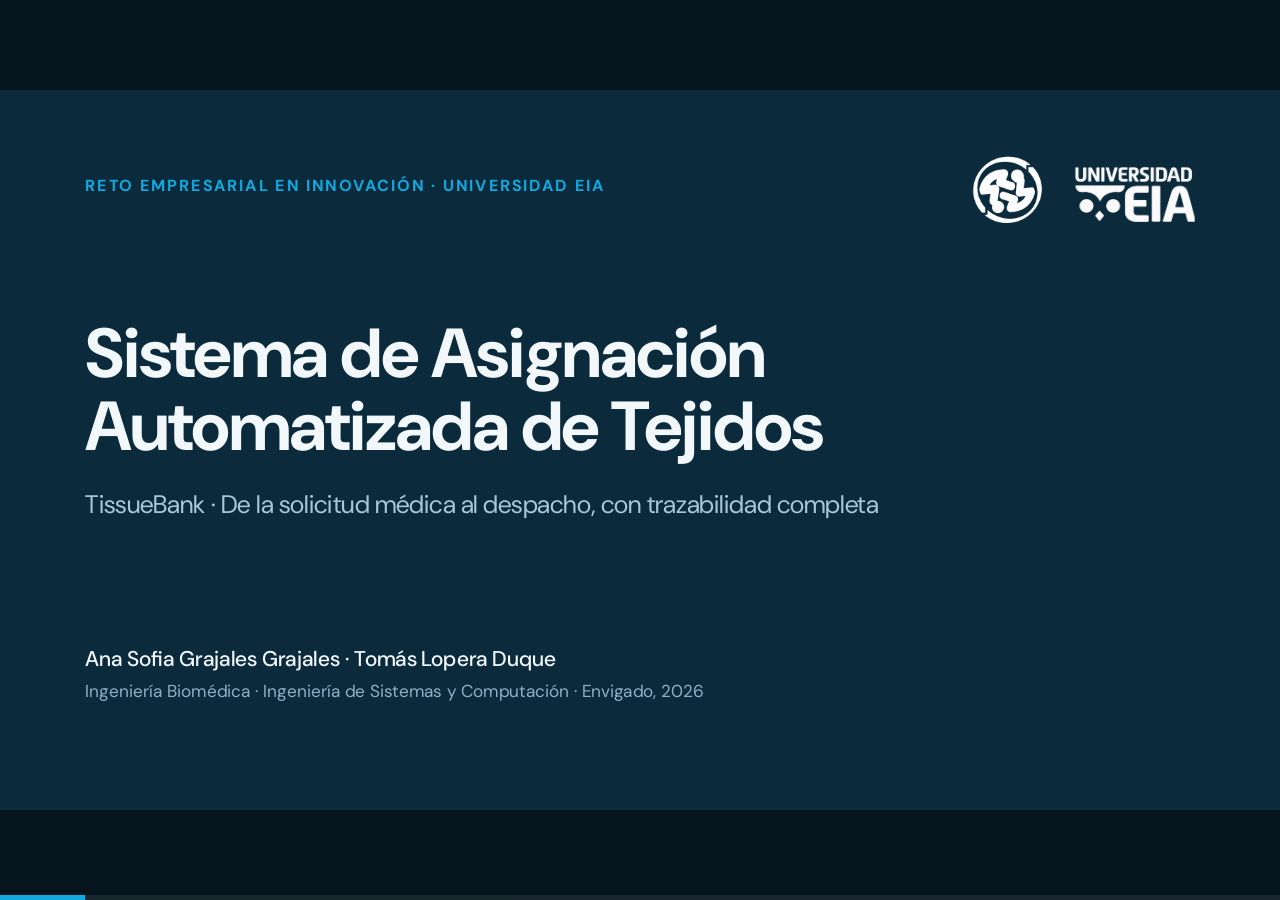
==== docs/Presentacion.html @ fd1a4927 "Presentacion" ====
<!doctype html>
<html lang="es">
<head>
<meta charset="utf-8">
<meta name="viewport" content="width=device-width, initial-scale=1">
<title>TissueBank SAAT — Presentación final</title>
<link rel="preconnect" href="https://fonts.googleapis.com">
<link rel="stylesheet" href="https://fonts.googleapis.com/css2?family=DM+Sans:wght@400;500;700&family=JetBrains+Mono:wght@400;600&display=swap">
<style>
:root{
  --dark:#0B2A3C; --dark2:#12394F; --cyan:#12A8E0; --blue:#0A6FA3; --blue-bg:#E3F3FB;
  --orange:#B34A0A; --orange-l:#F2A267; --orange-bg:#FBEBDD; --green:#1F7A4D; --green-bg:#E1F3E9;
  --bg:#F2F5F8; --card:#FBFCFD; --line:#D5DDE5; --text:#3C4A57; --muted:#5B6875; --ink:#0B2A3C;
}
*{box-sizing:border-box;margin:0;padding:0}
html,body{height:100%;background:#05141D;overflow:hidden;font-family:'DM Sans',Arial,sans-serif}
#stage{position:absolute;left:50%;top:50%;width:1920px;height:1080px;transform-origin:center center}
.slide{position:absolute;inset:0;display:none;flex-direction:column;gap:40px;padding:128px 128px 160px;background:var(--bg);color:var(--text);overflow:hidden}
.slide.active{display:flex;animation:fade .35s ease}
@keyframes fade{from{opacity:0}to{opacity:1}}
.slide.dark{background:var(--dark);color:#C9DCE8}
.foot{position:absolute;left:128px;right:128px;bottom:56px;display:flex;justify-content:space-between;font-size:22px;color:var(--muted)}
.dark .foot{color:#8FB0C4}

.head{display:flex;flex-direction:column;gap:14px}
.eyebrow{font-size:24px;font-weight:700;letter-spacing:3px;text-transform:uppercase;color:var(--blue)}
.dark .eyebrow{color:var(--cyan)}
h1{font-size:104px;line-height:1.05;font-weight:700;letter-spacing:-2px;color:#F2F7FA}
h2{font-size:64px;line-height:1.1;font-weight:700;letter-spacing:-1px;color:var(--ink)}
.dark h2{color:#F2F7FA}
h3{font-size:36px;line-height:1.2;font-weight:700;color:var(--ink)}
.dark h3{color:#F2F7FA}
p{font-size:30px;line-height:1.4}
.card{background:var(--card);border:1px solid var(--line);border-radius:20px;padding:36px}
.dark .card{background:var(--dark2);border-color:#245573}
.mono{font-family:'JetBrains Mono',monospace}
a{color:inherit;text-decoration:underline;text-underline-offset:6px;text-decoration-thickness:2px}
a:hover{opacity:.8}
.chip{display:inline-block;font-family:'JetBrains Mono',monospace;font-size:24px;background:var(--blue-bg);color:#0A4C73;border-radius:10px;padding:6px 14px}
.pill{display:inline-block;font-size:24px;font-weight:700;border-radius:999px;padding:6px 20px;background:var(--blue);color:#F2F7FA}
.row{display:flex;gap:24px}
.col{display:flex;flex-direction:column}

/* slide 1 */
.cover{justify-content:space-between}
.logos{position:absolute;right:128px;top:96px;display:flex;align-items:center;gap:44px}
.logos img{display:block;object-fit:contain}
.logos .tb{height:112px;width:auto}
.logos .eia{height:92px;width:auto}

/* slide 2 */
.chain .card{flex:1;display:flex;flex-direction:column;gap:14px}
.chain .arrow{align-self:center;font-size:56px;color:var(--cyan);font-weight:700}
.chain .num{font-family:'JetBrains Mono',monospace;font-size:24px;color:var(--blue);font-weight:600}
.chain p{font-size:28px}
.alert{border-left:8px solid var(--orange);padding:6px 0 6px 28px;font-size:34px;line-height:1.35;color:var(--ink)}

/* slide 3 */
.gaps{display:flex;flex-direction:column;gap:18px}
.gap-row{display:flex;align-items:center;gap:28px;background:var(--card);border:1px solid var(--line);border-radius:18px;padding:20px 32px}
.gap-row .n{flex:none;width:60px;height:60px;border-radius:50%;background:var(--blue);color:#F2F7FA;font-size:32px;font-weight:700;display:flex;align-items:center;justify-content:center}
.gap-row h3{flex:none;width:640px;font-size:34px}
.gap-row p{font-size:28px}

/* slide 4 */
.pillars{display:flex;gap:28px}
.pillars .card{flex:1;display:flex;flex-direction:column;gap:18px}
.pillars p{font-size:30px;color:#C9DCE8}

/* slide 5 */
.alt{display:grid;grid-template-columns:440px 1fr 1fr;gap:0}
.alt>div{padding:22px 28px;border-bottom:1px solid var(--line);font-size:28px;line-height:1.35;display:flex;align-items:center}
.alt .th{font-size:24px;font-weight:700;letter-spacing:2px;text-transform:uppercase;color:var(--muted);padding-bottom:12px}
.alt .name{font-weight:700;color:var(--ink);font-size:32px;gap:16px;flex-wrap:wrap}
.alt .win{background:var(--blue-bg);border-bottom-color:#9ACBE4}

/* slide 6 diagram */
.diagram{position:relative;width:1664px;height:600px}
.diagram svg{position:absolute;inset:0;width:1664px;height:600px}
.node{position:absolute;border-radius:18px;padding:16px 18px;display:flex;flex-direction:column;justify-content:center;align-items:center;gap:6px;text-align:center;border:2px solid var(--line);background:var(--card)}
.node b{font-size:32px;color:var(--ink);line-height:1.15}
.node span{font-size:24px;color:var(--muted);line-height:1.25}
.node.front{background:var(--blue-bg);border-color:var(--blue)}
.node.api{background:var(--orange-bg);border-color:var(--orange)}
.node.db{background:var(--green-bg);border-color:var(--green)}
.node.mail{background:var(--dark);border-color:var(--dark)}
.node.mail b{color:#F2F7FA}.node.mail span{color:#A9C6D8}
.lam{position:absolute;left:870px;top:0;width:460px;height:600px;border-radius:18px;background:var(--orange-bg);border:2px solid var(--orange);padding:22px 24px;display:flex;flex-direction:column;gap:12px}
.lam .t{font-size:32px;font-weight:700;color:var(--ink)}
.lam .s{font-size:24px;color:var(--muted)}
.lam .g{display:flex;flex-direction:column;gap:2px}
.lam .gl{font-size:22px;font-weight:700;letter-spacing:1px;text-transform:uppercase;color:var(--orange)}
.lam .m{font-family:'JetBrains Mono',monospace;font-size:22px;line-height:1.4;color:var(--ink)}
.lam .layer{margin-top:auto;border-top:2px dashed var(--orange);padding-top:12px;font-size:22px;color:var(--ink);line-height:1.35}
.lbl{position:absolute;font-size:24px;font-weight:700;color:var(--muted);text-align:center;width:100px}

/* slide 7 */
.cmp{display:grid;grid-template-columns:400px 1fr 1fr}
.cmp>div{padding:17px 26px;border-bottom:1px solid var(--line);font-size:28px;line-height:1.3;display:flex;align-items:center;color:var(--text)}
.cmp .th{font-size:24px;font-weight:700;letter-spacing:2px;text-transform:uppercase;padding-bottom:12px;border-bottom:3px solid var(--ink)}
.cmp .th.a{color:var(--blue)}.cmp .th.b{color:var(--orange)}
.cmp .k{font-weight:700;color:var(--ink)}
.cmp .a{background:var(--blue-bg)}.cmp .b{background:var(--orange-bg)}
.cmp .th.a,.cmp .th.b{background:none}

/* slide 8 */
.flow{display:grid;grid-template-columns:70px 1fr 220px 430px}
.flow>div{padding:11px 20px;border-bottom:1px solid var(--line);font-size:28px;line-height:1.3;display:flex;align-items:center}
.flow .th{font-size:24px;font-weight:700;letter-spacing:2px;text-transform:uppercase;color:var(--muted);border-bottom:3px solid var(--ink)}
.flow .n{font-weight:700;color:var(--blue);font-size:32px}
.flow .who{font-weight:700;color:var(--ink)}
.flow .st{font-family:'JetBrains Mono',monospace;font-size:24px;color:#0A4C73}
.note{font-size:24px;color:var(--muted)}

/* slide 9 */
.match{display:flex;gap:28px}
.match .card{flex:1;display:flex;flex-direction:column;gap:22px}
.match ul{list-style:none;display:flex;flex-direction:column;gap:20px}
.match li{font-size:29px;line-height:1.35;padding-left:34px;position:relative}
.match li::before{content:"";position:absolute;left:0;top:13px;width:16px;height:16px;border-radius:4px;background:var(--cyan)}
.bar{display:flex;align-items:center;gap:18px}
.bar .l{width:310px;font-size:28px;color:var(--ink);font-weight:500}
.bar .tr{flex:1;height:34px;border-radius:8px;background:#E3EAF0}
.bar .fl{height:34px;border-radius:8px;background:var(--blue)}
.bar .v{width:80px;text-align:right;font-size:30px;font-weight:700;color:var(--ink)}
.stats{display:flex;gap:20px}
.stat{flex:1;background:var(--dark);border-radius:16px;padding:18px 26px;display:flex;align-items:center;gap:20px}
.stat b{font-size:48px;color:var(--cyan);line-height:1}
.stat span{font-size:26px;color:#C9DCE8;line-height:1.25}

/* slide 10 */
.code{align-self:flex-start;font-family:'JetBrains Mono',monospace;font-size:84px;font-weight:600;color:#F2F7FA;background:var(--dark);border-radius:20px;padding:14px 44px;letter-spacing:2px}
.trace{display:flex;gap:18px;align-items:stretch}
.trace .card{flex:1;display:flex;flex-direction:column;gap:14px;padding:28px}
.trace .card.sm{flex:.8}
.trace .arrow{align-self:center;font-size:48px;color:var(--cyan);font-weight:700}
.trace .chips{display:flex;flex-direction:column;gap:10px;align-items:flex-start}

/* slide 11 */
.demo{display:flex;gap:64px;align-items:center;flex:1}
.demo .l{flex:1;display:flex;flex-direction:column;gap:24px}
.demo ol{flex:1;list-style:none;display:flex;flex-direction:column;gap:14px;counter-reset:s}
.demo li{counter-increment:s;display:flex;align-items:center;gap:22px;font-size:30px;background:var(--dark2);border:1px solid #245573;border-radius:14px;padding:14px 24px;color:#E6F0F6}
.demo li::before{content:counter(s);flex:none;width:44px;height:44px;border-radius:50%;background:var(--cyan);color:var(--dark);font-weight:700;display:flex;align-items:center;justify-content:center;font-size:26px}

/* slide 12 */
.big{display:flex;gap:24px}
.big .card{flex:1;display:flex;flex-direction:column;gap:14px;padding:40px 32px}
.big .v{font-size:132px;font-weight:700;line-height:1;color:var(--blue);letter-spacing:-3px}
.big .v small{font-size:60px;letter-spacing:0}
.big p{font-size:28px}

/* slide 13 */
.price{display:flex;gap:28px}
.price .poc{width:520px;background:var(--dark);border-radius:20px;padding:44px;display:flex;flex-direction:column;gap:14px;justify-content:center}
.price .poc .v{font-size:130px;font-weight:700;color:var(--cyan);line-height:1;letter-spacing:-3px}
.price .poc p{color:#C9DCE8;font-size:28px}
.price .prod{flex:1}
.ptable{display:grid;grid-template-columns:1fr 200px 1fr;margin-top:6px}
.ptable>div{padding:15px 18px;border-bottom:1px solid var(--line);font-size:28px;display:flex;align-items:center}
.ptable .th{font-size:22px;font-weight:700;letter-spacing:2px;text-transform:uppercase;color:var(--muted)}
.ptable .c{font-weight:700;color:var(--ink)}
.ptable .tot{background:var(--blue-bg);font-weight:700;color:var(--ink);border-bottom:none;font-size:32px}

/* slide 14 */
.road{display:flex;flex-direction:column;gap:16px}
.road .it{display:flex;align-items:center;gap:28px;background:var(--card);border:1px solid var(--line);border-radius:18px;padding:20px 32px}
.road .n{flex:none;width:56px;height:56px;border-radius:14px;background:var(--dark);color:var(--cyan);font-weight:700;font-size:30px;display:flex;align-items:center;justify-content:center}
.road h3{flex:none;width:560px;font-size:32px}
.road p{font-size:27px}

/* slide 15 */
.end{justify-content:space-between}

#hud{position:fixed;left:0;right:0;bottom:0;height:5px;background:rgba(255,255,255,.08)}
#bar{height:100%;width:0;background:var(--cyan);transition:width .3s}

@media print{
  @page{size:1920px 1080px;margin:0}
  html,body{height:auto;overflow:visible;background:none}
  #stage{position:static;transform:none!important;width:1920px;height:auto}
  .slide{display:flex!important;position:relative;width:1920px;height:1080px;page-break-after:always;animation:none}
  #hud{display:none}
}
</style>
</head>
<body>
<div id="stage">

<!-- 1. Portada -->
<section class="slide dark cover" data-nofoot>
  <div class="logos"><img class="tb" src="../assets/logo-tissuebank-blanco.png" alt="TissueBank"><img class="eia" src="../assets/logo-eia-blanco.png" alt="Universidad EIA"></div>
  <div class="head">
    <div class="eyebrow">Reto Empresarial en Innovación · Universidad EIA</div>
  </div>
  <div class="col" style="gap:36px;width:1280px">
    <h1>Sistema de Asignación Automatizada de Tejidos</h1>
    <p style="font-size:38px;color:#A9C6D8">TissueBank · De la solicitud médica al despacho, con trazabilidad completa</p>
  </div>
  <div class="col" style="gap:8px">
    <p style="font-size:32px;color:#F2F7FA;font-weight:500">Ana Sofia Grajales Grajales · Tomás Lopera Duque</p>
    <p style="font-size:26px;color:#8FB0C4">Ingeniería Biomédica · Ingeniería de Sistemas y Computación · Envigado, 2026</p>
  </div>
</section>

<!-- 2. El problema -->
<section class="slide">
  <div class="head">
    <div class="eyebrow">El problema</div>
    <h2>Hoy cada tejido pasa por papel, Excel, un cuaderno y WhatsApp</h2>
  </div>
  <div class="row chain" style="margin-top:8px">
    <div class="card"><span class="num">01</span><h3>Formulario en papel</h3><p>El médico envía la solicitud de tejido a mano.</p></div>
    <div class="arrow">→</div>
    <div class="card"><span class="num">02</span><h3>Excel</h3><p>El equipo de la empresa captura la información.</p></div>
    <div class="arrow">→</div>
    <div class="card"><span class="num">03</span><h3>Cuaderno físico</h3><p>Edison anota cada implante: código de donante, tipo, medidas en mm y estado.</p></div>
    <div class="arrow">→</div>
    <div class="card"><span class="num">04</span><h3>WhatsApp</h3><p>Los matches se comunican por chat al médico.</p></div>
  </div>
  <div class="alert" style="margin-top:auto">El reto: ¿cómo digitalizar y automatizar el matching entre tejidos donados y pacientes, reduciendo errores y mejorando trazabilidad, prioridad clínica y tiempos?</div>
</section>

<!-- 3. Brechas -->
<section class="slide">
  <div class="head">
    <div class="eyebrow">Brechas identificadas</div>
    <h2>Cinco brechas críticas en el proceso actual</h2>
  </div>
  <div class="gaps">
    <div class="gap-row"><div class="n">1</div><h3>Sin prioridad clínica</h3><p>Ningún criterio define qué paciente se atiende primero.</p></div>
    <div class="gap-row"><div class="n">2</div><h3>Sin control de vencimiento</h3><p>La vida útil del tejido va de días a semanas y nadie la vigila.</p></div>
    <div class="gap-row"><div class="n">3</div><h3>Sin trazabilidad</h3><p>No queda registro de quién decidió qué, ni cuándo.</p></div>
    <div class="gap-row"><div class="n">4</div><h3>Comparación manual</h3><p>Sin tolerancias documentadas entre lo pedido y lo disponible.</p></div>
    <div class="gap-row"><div class="n">5</div><h3>Inventario en papel</h3><p>El cuaderno no tiene respaldo digital.</p></div>
  </div>
</section>

<!-- 4. Solución -->
<section class="slide dark">
  <div class="head">
    <div class="eyebrow">La solución</div>
    <h2 style="max-width:1500px">Un flujo digital de la solicitud al despacho, con trazabilidad completa</h2>
  </div>
  <div class="pillars" style="margin-top:24px">
    <div class="card"><h3>Matching automático</h3><p>El motor compara cada solicitud con los implantes disponibles y propone hasta tres candidatos con un score de compatibilidad.</p></div>
    <div class="card"><h3>Trazabilidad</h3><p>Un código de orden único por solicitud acompaña el match, la asignación y el despacho.</p></div>
    <div class="card"><h3>Comunicación formal</h3><p>Correo electrónico y portal web reemplazan al WhatsApp como canal con el médico.</p></div>
  </div>
</section>

<!-- 5. Alternativas -->
<section class="slide">
  <div class="head">
    <div class="eyebrow">Alternativas evaluadas</div>
    <h2>Tres caminos, uno elegido</h2>
  </div>
  <div class="alt">
    <div class="th">Alternativa</div><div class="th">Qué ofrece</div><div class="th">Limitación o motivo</div>
    <div class="name">React + FastAPI</div>
    <div>La arquitectura más profesional y escalable, con PostgreSQL, Celery y Redis.</div>
    <div>Dos lenguajes y ecosistemas: demasiado tiempo para una prueba de concepto.</div>
    <div class="name">Streamlit</div>
    <div>Todo en Python, despliegue gratuito, la opción más rápida y barata.</div>
    <div>Poca separación de capas y una experiencia de usuario limitada.</div>
    <div class="name win">Serverless en AWS + Supabase <span class="pill">Elegida</span></div>
    <div class="win">Lambda, API Gateway y PostgreSQL gestionado; se paga solo por uso.</div>
    <div class="win">Equilibrio entre alcance, costo, velocidad y camino a producción.</div>
  </div>
</section>

<!-- 6. Arquitectura -->
<section class="slide">
  <div class="head">
    <div class="eyebrow">Cómo está construido</div>
    <h2>Arquitectura del MVP</h2>
  </div>
  <div class="diagram">
    <svg viewBox="0 0 1664 600" fill="none" stroke="#3C4A57" stroke-width="3">
      <defs><marker id="ah" viewBox="0 0 10 10" refX="8" refY="5" markerWidth="8" markerHeight="8" orient="auto-start-reverse"><path d="M0 0L10 5L0 10z" fill="#3C4A57" stroke="none"/></marker></defs>
      <path d="M150 195 L250 270" marker-end="url(#ah)"/>
      <path d="M150 405 L250 330" marker-end="url(#ah)"/>
      <path d="M460 300 L560 300" marker-end="url(#ah)"/>
      <path d="M770 300 L870 300" marker-end="url(#ah)"/>
      <path d="M1330 155 L1440 155" marker-end="url(#ah)"/>
      <path d="M1330 445 L1440 445" marker-end="url(#ah)"/>
    </svg>
    <div class="node" style="left:0;top:150px;width:150px;height:90px"><b>Doctor</b></div>
    <div class="node" style="left:0;top:360px;width:150px;height:90px"><b>Admin</b></div>
    <div class="node front" style="left:250px;top:225px;width:210px;height:150px"><b>Netlify</b><span>Frontend HTML · CSS · JS</span></div>
    <div class="node api" style="left:560px;top:225px;width:210px;height:150px"><b>API Gateway</b><span>HTTP API · CORS</span></div>
    <div class="lbl" style="left:460px;top:258px">JWT</div>
    <div class="lam">
      <div><div class="t">AWS Lambda</div><div class="s">14 funciones · Python 3.12</div></div>
      <div class="g"><div class="gl">Acceso</div><div class="m">auth_login · doctor</div></div>
      <div class="g"><div class="gl">Datos maestros</div><div class="m">patient · ips · donor ·<br>implant · tissue_type</div></div>
      <div class="g"><div class="gl">Pipeline</div><div class="m">request · request_status ·<br>match · match_engine ·<br>assignment · dispatch</div></div>
      <div class="g"><div class="gl">Notificación</div><div class="m">notify</div></div>
      <div class="layer">Layer compartido:<br><span class="mono">db.py · auth.py · response.py</span></div>
    </div>
    <div class="node db" style="left:1440px;top:40px;width:224px;height:230px"><b>Supabase</b><span>PostgreSQL<br>11 tablas<br>psycopg2</span></div>
    <div class="node mail" style="left:1440px;top:330px;width:224px;height:230px"><b>Resend</b><span>Correo real<br>al doctor</span></div>
    <div class="lbl" style="left:1330px;top:112px;width:110px">SQL</div>
    <div class="lbl" style="left:1330px;top:402px;width:110px">HTTPS</div>
  </div>
</section>

<!-- 7. Objetivo vs MVP -->
<section class="slide">
  <div class="head">
    <div class="eyebrow">Del MVP al despliegue objetivo</div>
    <h2>Lo que corre hoy y hacia dónde vamos</h2>
  </div>
  <div class="cmp">
    <div class="th" style="border-bottom:3px solid var(--ink)">Componente</div><div class="th a">MVP (hoy)</div><div class="th b">Objetivo (producción)</div>
    <div class="k">Frontend</div><div class="a">Netlify</div><div class="b">Amazon S3 + CloudFront</div>
    <div class="k">Ejecución del matching</div><div class="a">Botón del administrador</div><div class="b">EventBridge cada 15 minutos</div>
    <div class="k">Notificaciones</div><div class="a">Resend (correo real)</div><div class="b">Amazon SES</div>
    <div class="k">Fotos de implantes</div><div class="a">Campo de URL; subida pendiente</div><div class="b">Amazon S3 con URLs firmadas</div>
    <div class="k">Base de datos</div><div class="a">Supabase (PostgreSQL)</div><div class="b">Supabase o Amazon RDS, por decidir</div>
    <div class="k">Prioridad clínica</div><div class="a">No implementada</div><div class="b">Automática según el tipo de caso</div>
  </div>
</section>

<!-- 8. Proceso -->
<section class="slide">
  <div class="head">
    <div class="eyebrow">El proceso</div>
    <h2>Siete pasos de la solicitud a la entrega</h2>
  </div>
  <div class="flow">
    <div class="th">#</div><div class="th">Paso</div><div class="th">Actor</div><div class="th">Estado en el sistema</div>
    <div class="n">1</div><div>El doctor crea la solicitud y se genera el código SOL-AAAA-NNN</div><div class="who">Doctor</div><div class="st">—</div>
    <div class="n">2</div><div>Edison registra donante e implantes con medidas y foto</div><div class="who">Edison</div><div class="st">—</div>
    <div class="n">3</div><div>El motor de matching propone hasta 3 candidatos</div><div class="who">Sistema</div><div class="st">detectado</div>
    <div class="n">4</div><div>Edison revisa y notifica al doctor por correo</div><div class="who">Edison</div><div class="st">enviado</div>
    <div class="n">5</div><div>El doctor aprueba o rechaza el implante</div><div class="who">Doctor</div><div class="st">aprobado_doctor</div>
    <div class="n">6</div><div>Isabel aprueba la asignación y se crea el despacho</div><div class="who">Isabel</div><div class="st">aprobada</div>
    <div class="n">7</div><div>Se etiqueta, se despacha y se entrega</div><div class="who">Encargado</div><div class="st">etiquetado → entregado</div>
  </div>
  <div class="note" style="margin-top:-4px">En el MVP, Edison e Isabel operan bajo el rol Admin.</div>
</section>

<!-- 9. Motor de matching -->
<section class="slide">
  <div class="head">
    <div class="eyebrow">Motor de matching</div>
    <h2>Filtros obligatorios y un score de 0 a 100</h2>
  </div>
  <div class="match">
    <div class="card">
      <h3>Filtros</h3>
      <ul>
        <li>El tipo de tejido coincide, sin importar tildes ni mayúsculas.</li>
        <li>El implante no es más de 5 mm menor que lo pedido en alto, ancho y profundidad.</li>
        <li>El sexo del donante coincide, cuando la solicitud lo exige.</li>
        <li>El implante está disponible y no tiene un match activo para esa solicitud.</li>
      </ul>
    </div>
    <div class="card">
      <h3>Score ponderado</h3>
      <div class="col" style="gap:20px;margin-top:6px">
        <div class="bar"><div class="l">Alto</div><div class="tr"><div class="fl" style="width:83%"></div></div><div class="v">25%</div></div>
        <div class="bar"><div class="l">Ancho</div><div class="tr"><div class="fl" style="width:83%"></div></div><div class="v">25%</div></div>
        <div class="bar"><div class="l">Profundidad</div><div class="tr"><div class="fl" style="width:83%"></div></div><div class="v">25%</div></div>
        <div class="bar"><div class="l">Frescura del tejido</div><div class="tr"><div class="fl" style="width:50%"></div></div><div class="v">15%</div></div>
        <div class="bar"><div class="l">Coincidencia de sexo</div><div class="tr"><div class="fl" style="width:33%"></div></div><div class="v">10%</div></div>
      </div>
    </div>
  </div>
  <div class="stats" style="margin-top:auto">
    <div class="stat"><b>60</b><span>score mínimo<br>para generar el match</span></div>
    <div class="stat"><b>3</b><span>candidatos como máximo<br>por solicitud</span></div>
    <div class="stat"><b>−10</b><span>puntos por cada mm de<br>déficit en una dimensión</span></div>
  </div>
</section>

<!-- 10. Trazabilidad -->
<section class="slide">
  <div class="head">
    <div class="eyebrow">Trazabilidad</div>
    <h2>Un código de orden acompaña todo el proceso</h2>
  </div>
  <div class="code">SOL-2026-001</div>
  <div class="trace">
    <div class="card sm"><h3>Solicitud</h3><div class="chips"><span class="chip">creada</span></div></div>
    <div class="arrow">→</div>
    <div class="card"><h3>Match</h3><div class="chips"><span class="chip">detectado</span><span class="chip">enviado</span><span class="chip">aprobado_doctor</span><span class="chip">aprobado_admin</span></div></div>
    <div class="arrow">→</div>
    <div class="card sm"><h3>Asignación</h3><div class="chips"><span class="chip">pendiente</span><span class="chip">aprobada</span></div></div>
    <div class="arrow">→</div>
    <div class="card"><h3>Despacho</h3><div class="chips"><span class="chip">por_etiquetar</span><span class="chip">etiquetado</span><span class="chip">en_camino</span><span class="chip">entregado</span></div></div>
  </div>
  <p style="color:var(--ink);margin-top:auto">En cualquier momento se audita qué médico pidió el tejido, de qué donante viene, qué se decidió y cuándo se entregó.</p>
</section>

<!-- 11. Demo -->
<section class="slide dark">
  <div class="head">
    <div class="eyebrow">Demostración</div>
    <h2>El sistema funcionando</h2>
  </div>
  <div class="demo">
    <div class="l">
      <p style="font-size:36px;color:#E6F0F6">Un recorrido completo sobre infraestructura real: datos en Supabase y un correo verdadero enviado al doctor.</p>
      <p style="font-size:28px;color:#8FB0C4">Roles: Doctor y Admin.</p>
      <p class="mono" style="font-size:28px;color:var(--cyan)"><a href="https://amazing-kataifi-34822a.netlify.app/" target="_blank" rel="noopener">amazing-kataifi-34822a.netlify.app</a></p>
    </div>
    <ol>
      <li>El doctor crea una solicitud</li>
      <li>El admin registra donante e implante</li>
      <li>Se ejecuta el motor de matching</li>
      <li>Se notifica al doctor por correo</li>
      <li>El doctor aprueba el match</li>
      <li>Isabel aprueba la asignación</li>
      <li>Etiquetado, en camino y entregado</li>
    </ol>
  </div>
</section>

<!-- 12. Construido -->
<section class="slide">
  <div class="head">
    <div class="eyebrow">Lo construido</div>
    <h2>No es un mockup: corre sobre infraestructura real</h2>
  </div>
  <div class="big" style="margin-top:12px">
    <div class="card"><div class="v">14</div><h3>funciones Lambda</h3><p>Python 3.12 detrás de API Gateway.</p></div>
    <div class="card"><div class="v">11</div><h3>tablas relacionales</h3><p>PostgreSQL en Supabase con integridad referencial.</p></div>
    <div class="card"><div class="v">6</div><h3>módulos</h3><p>Para dos roles: Doctor y Admin.</p></div>
    <div class="card"><div class="v">72<small> h</small></div><h3>de sesión</h3><p>Autenticación con tokens JWT.</p></div>
  </div>
  <p style="margin-top:auto;color:var(--ink)">Correo real al doctor con Resend · API REST · Frontend estático en Netlify.</p>
</section>

<!-- 13. Costos -->
<section class="slide">
  <div class="head">
    <div class="eyebrow">Costos</div>
    <h2>USD 0 hoy, USD 31 a 37 al mes en producción</h2>
  </div>
  <div class="price">
    <div class="poc">
      <div class="eyebrow" style="color:var(--cyan)">Prueba de concepto</div>
      <div class="v">USD 0</div>
      <p>al mes. Todos los servicios operan dentro de su capa gratuita.</p>
    </div>
    <div class="card prod">
      <h3>Producción · ~200 solicitudes al mes</h3>
      <div class="ptable">
        <div class="th">Servicio</div><div class="th">Costo / mes</div><div class="th">Detalle</div>
        <div>Supabase Pro</div><div class="c">USD 25</div><div>8 GB y backups diarios</div>
        <div>Lambda + API Gateway</div><div class="c">USD 2–5</div><div>Según volumen</div>
        <div>S3 + CloudFront</div><div class="c">USD 3–5</div><div>Fotos y distribución</div>
        <div>Amazon SES</div><div class="c">USD 1–2</div><div>Correos al médico</div>
        <div class="tot">Total estimado</div><div class="tot">USD 31–37</div><div class="tot"></div>
      </div>
    </div>
  </div>
  <div class="note" style="margin-top:auto">Amazon RDS (USD 15–20) es alternativa a Supabase Pro; el total asume Supabase.</div>
</section>

<!-- 14. Roadmap -->
<section class="slide">
  <div class="head">
    <div class="eyebrow">Siguientes pasos</div>
    <h2>Hacia producción</h2>
  </div>
  <div class="road">
    <div class="it"><div class="n">1</div><h3>Despliegue objetivo en AWS</h3><p>S3 + CloudFront, EventBridge y Amazon SES.</p></div>
    <div class="it"><div class="n">2</div><h3>Prioridad clínica automática</h3><p>Urgente, alta, media o normal según el tipo de caso.</p></div>
    <div class="it"><div class="n">3</div><h3>Códigos QR en las etiquetas</h3><p>Escaneo en cada punto de la cadena de custodia.</p></div>
    <div class="it"><div class="n">4</div><h3>Gestión de recalls</h3><p>Identificar pacientes afectados por un lote de donante contaminado.</p></div>
    <div class="it"><div class="n">5</div><h3>Dashboard de métricas</h3><p>Tasa de matching, tiempo de asignación y rechazo por médico.</p></div>
  </div>
</section>

<!-- 15. Cierre -->
<section class="slide dark end" data-nofoot>
  <div class="logos"><img class="tb" src="../assets/logo-tissuebank-blanco.png" alt="TissueBank"><img class="eia" src="../assets/logo-eia-blanco.png" alt="Universidad EIA"></div>
  <div class="head"><div class="eyebrow">Gracias</div></div>
  <div class="col" style="gap:32px;width:1400px">
    <h1 style="font-size:88px">De WhatsApp a un proceso con trazabilidad completa</h1>
    <p style="font-size:32px;color:#A9C6D8">A Isabel Cristina Jiménez y Edison Duque, por abrirnos el proceso real de TissueBank, y a Mario Alejandro Giraldo Vásquez, por su acompañamiento.</p>
  </div>
  <div class="col" style="gap:8px">
    <p class="mono" style="font-size:30px;color:var(--cyan)">Sistema: <a href="https://amazing-kataifi-34822a.netlify.app/" target="_blank" rel="noopener">amazing-kataifi-34822a.netlify.app</a></p>
    <p class="mono" style="font-size:30px;color:var(--cyan)">Código: <a href="https://github.com/Tomaslopera/tissue_bank" target="_blank" rel="noopener">github.com/Tomaslopera/tissue_bank</a></p>
    <p style="font-size:26px;color:#8FB0C4">Ana Sofia Grajales Grajales · Tomás Lopera Duque · Universidad EIA · 2026</p>
  </div>
</section>

</div>
<div id="hud"><div id="bar"></div></div>

<script>
(function(){
  var stage=document.getElementById('stage');
  var slides=[].slice.call(document.querySelectorAll('.slide'));
  var bar=document.getElementById('bar');
  var cur=0;

  slides.forEach(function(s,i){
    if(s.hasAttribute('data-nofoot')) return;
    var f=document.createElement('div');
    f.className='foot';
    f.innerHTML='<span>SAAT · TissueBank</span><span>'+(i+1)+' / '+slides.length+'</span>';
    s.appendChild(f);
  });

  function fit(){
    var k=Math.min(window.innerWidth/1920,window.innerHeight/1080);
    stage.style.transform='translate(-50%,-50%) scale('+k+')';
  }
  function show(n){
    cur=Math.max(0,Math.min(slides.length-1,n));
    slides.forEach(function(s,i){s.classList.toggle('active',i===cur)});
    bar.style.width=((cur+1)/slides.length*100)+'%';
    history.replaceState(null,'','#'+(cur+1));
  }
  window.addEventListener('resize',fit);
  window.addEventListener('keydown',function(e){
    var k=e.key;
    if(k==='ArrowRight'||k==='PageDown'||k===' '||k==='Enter'){e.preventDefault();show(cur+1)}
    else if(k==='ArrowLeft'||k==='PageUp'||k==='Backspace'){e.preventDefault();show(cur-1)}
    else if(k==='Home'){show(0)}
    else if(k==='End'){show(slides.length-1)}
    else if(k==='f'||k==='F'){
      if(document.fullscreenElement){document.exitFullscreen()}
      else{document.documentElement.requestFullscreen&&document.documentElement.requestFullscreen()}
    }
  });
  document.addEventListener('click',function(e){
    if(e.target.closest('a')) return;
    show(e.clientX>window.innerWidth/2?cur+1:cur-1);
  });
  fit();
  var h=parseInt((location.hash||'').replace('#',''),10);
  show(isNaN(h)?0:h-1);
})();
</script>
</body>
</html>
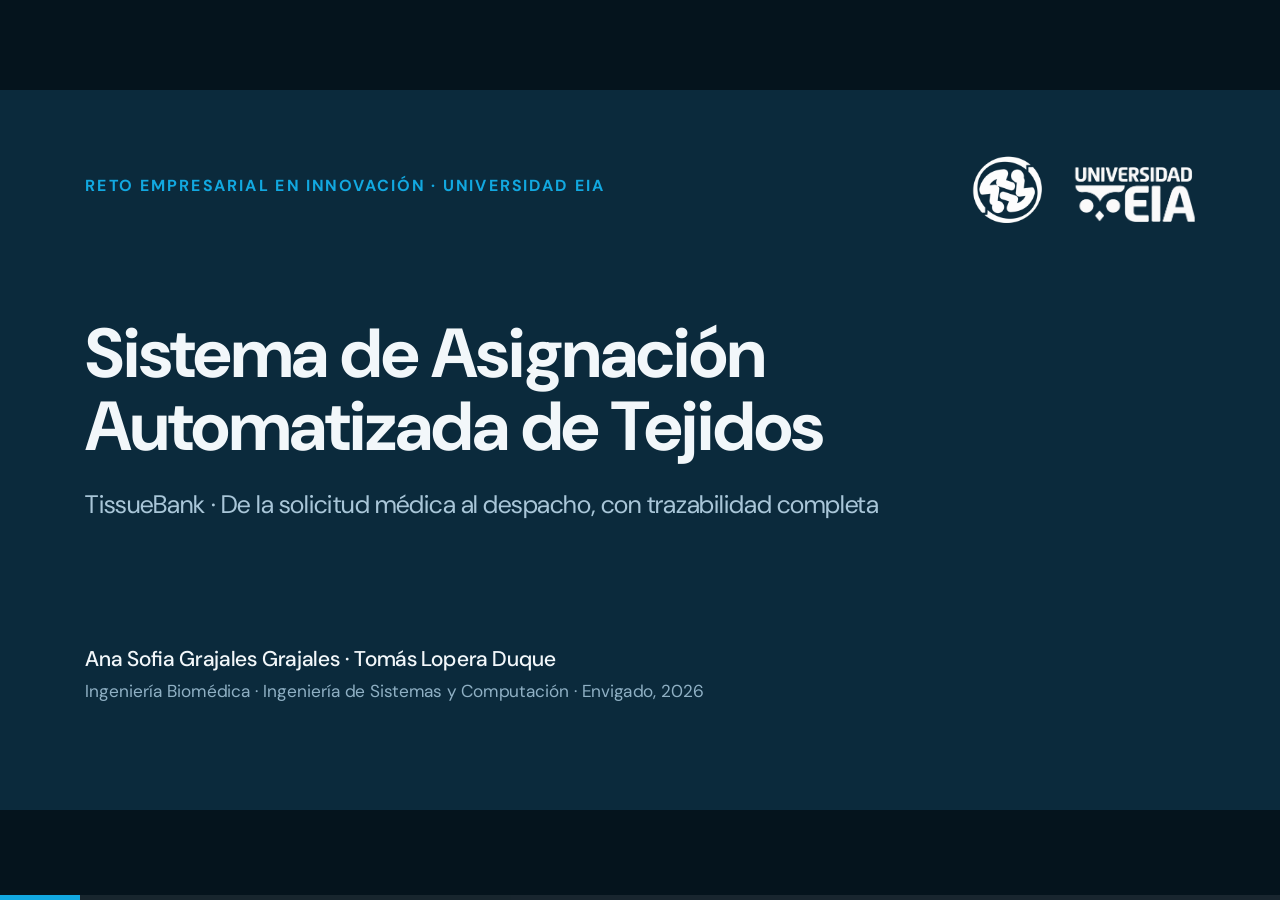
==== commit a94da653: "Presentacion Final" ====
--- a/docs/Presentacion.html
+++ b/docs/Presentacion.html
@@ -143,7 +143,25 @@
 .demo li{counter-increment:s;display:flex;align-items:center;gap:22px;font-size:30px;background:var(--dark2);border:1px solid #245573;border-radius:14px;padding:14px 24px;color:#E6F0F6}
 .demo li::before{content:counter(s);flex:none;width:44px;height:44px;border-radius:50%;background:var(--cyan);color:var(--dark);font-weight:700;display:flex;align-items:center;justify-content:center;font-size:26px}
 
-/* slide 12 */
+/* slide 12 · datos de la demo */
+.data{display:flex;gap:24px;align-items:stretch}
+.data .card{display:flex;flex-direction:column;gap:14px;padding:28px 32px}
+.data .c1{flex:1.05}.data .c2{flex:1.1}.data .c3{flex:1}
+.data .tag{font-size:22px;font-weight:700;letter-spacing:2px;text-transform:uppercase;color:var(--blue)}
+.kv{display:flex;flex-direction:column}
+.kv>div{display:flex;justify-content:space-between;align-items:baseline;gap:20px;padding:9px 0;border-bottom:1px solid var(--line);font-size:26px;line-height:1.25}
+.kv>div:last-child{border-bottom:none}
+.kv .k{color:var(--muted);flex:none}
+.kv .v{color:var(--ink);font-weight:700;text-align:right}
+.imp{background:var(--blue-bg);border:1px solid #9ACBE4;border-radius:14px;padding:16px 22px;display:flex;flex-direction:column;gap:4px}
+.imp .t{font-size:28px;font-weight:700;color:var(--ink)}
+.imp .t span{font-family:'JetBrains Mono',monospace;font-size:24px;color:#0A4C73;font-weight:600}
+.imp .kv>div{padding:6px 0;font-size:24px;border-bottom-color:#B9DAEC}
+.fit{display:flex;align-items:center;gap:28px;background:var(--dark);border-radius:16px;padding:16px 30px;margin-top:auto}
+.fit b{font-size:30px;color:var(--cyan);flex:none}
+.fit span{font-size:26px;color:#C9DCE8;line-height:1.3}
+
+/* slide 13 */
 .big{display:flex;gap:24px}
 .big .card{flex:1;display:flex;flex-direction:column;gap:14px;padding:40px 32px}
 .big .v{font-size:132px;font-weight:700;line-height:1;color:var(--blue);letter-spacing:-3px}
@@ -418,7 +436,60 @@
   </div>
 </section>
 
-<!-- 12. Construido -->
+<!-- 12. Datos de la demo -->
+<section class="slide">
+  <div class="head">
+    <div class="eyebrow">Demostración · datos de entrada</div>
+    <h2>La información que usaremos en la demo</h2>
+  </div>
+  <div class="data">
+    <div class="card c1">
+      <div class="tag">Donante</div>
+      <div class="kv">
+        <div><span class="k">Código donante (INML)</span><span class="v mono">26.989</span></div>
+        <div><span class="k">Fecha de extracción</span><span class="v">28/09/2026</span></div>
+        <div><span class="k">Fecha de procesamiento</span><span class="v">11/09/2026</span></div>
+        <div><span class="k">2° cambio</span><span class="v">1/10/2026</span></div>
+        <div><span class="k">Vencimiento (+14 días)</span><span class="v">7/09/2026</span></div>
+        <div><span class="k">Sexo biológico</span><span class="v">Masculino</span></div>
+      </div>
+    </div>
+    <div class="card c2">
+      <div class="tag">Implantes registrados</div>
+      <div class="imp">
+        <div class="t">Implante 1 · <span>26.989 FEMUR DISTAL</span></div>
+        <div class="kv">
+          <div><span class="k">Parte del cuerpo</span><span class="v">Rodilla derecha</span></div>
+          <div><span class="k">Tipo de implante</span><span class="v">Fémur</span></div>
+          <div><span class="k">Dimensiones</span><span class="v mono">120 × 82 × 63 mm</span></div>
+        </div>
+      </div>
+      <div class="imp">
+        <div class="t">Implante 2 · <span>26.989 PATELA</span></div>
+        <div class="kv">
+          <div><span class="k">Parte del cuerpo</span><span class="v">Rodilla derecha</span></div>
+          <div><span class="k">Tipo de implante</span><span class="v">Patela</span></div>
+          <div><span class="k">Dimensiones</span><span class="v mono">32 × 43 × 22 mm</span></div>
+        </div>
+      </div>
+    </div>
+    <div class="card c3">
+      <div class="tag">Solicitud del doctor</div>
+      <div class="kv">
+        <div><span class="k">Paciente</span><span class="v">Sofia Grajales</span></div>
+        <div><span class="k">Identificación</span><span class="v mono">CC 1020106341</span></div>
+        <div><span class="k">IPS</span><span class="v">Clínica El Rosario</span></div>
+        <div><span class="k">Cirugía estimada</span><span class="v">12 oct 2026</span></div>
+        <div><span class="k">Médico</span><span class="v">Dr. Andrés Martínez</span></div>
+        <div><span class="k">Procedimiento</span><span class="v">Hueso · patela</span></div>
+        <div><span class="k">Dimensiones</span><span class="v mono">29 × 40 × 20 mm</span></div>
+      </div>
+    </div>
+  </div>
+  <div class="fit"><b>Match esperado</b><span>La patela del donante 26.989 (32 × 43 × 22 mm) cubre lo pedido (29 × 40 × 20 mm) con +3, +3 y +2 mm: dentro del filtro de tolerancia de 5 mm.</span></div>
+</section>
+
+<!-- 13. Construido -->
 <section class="slide">
   <div class="head">
     <div class="eyebrow">Lo construido</div>
